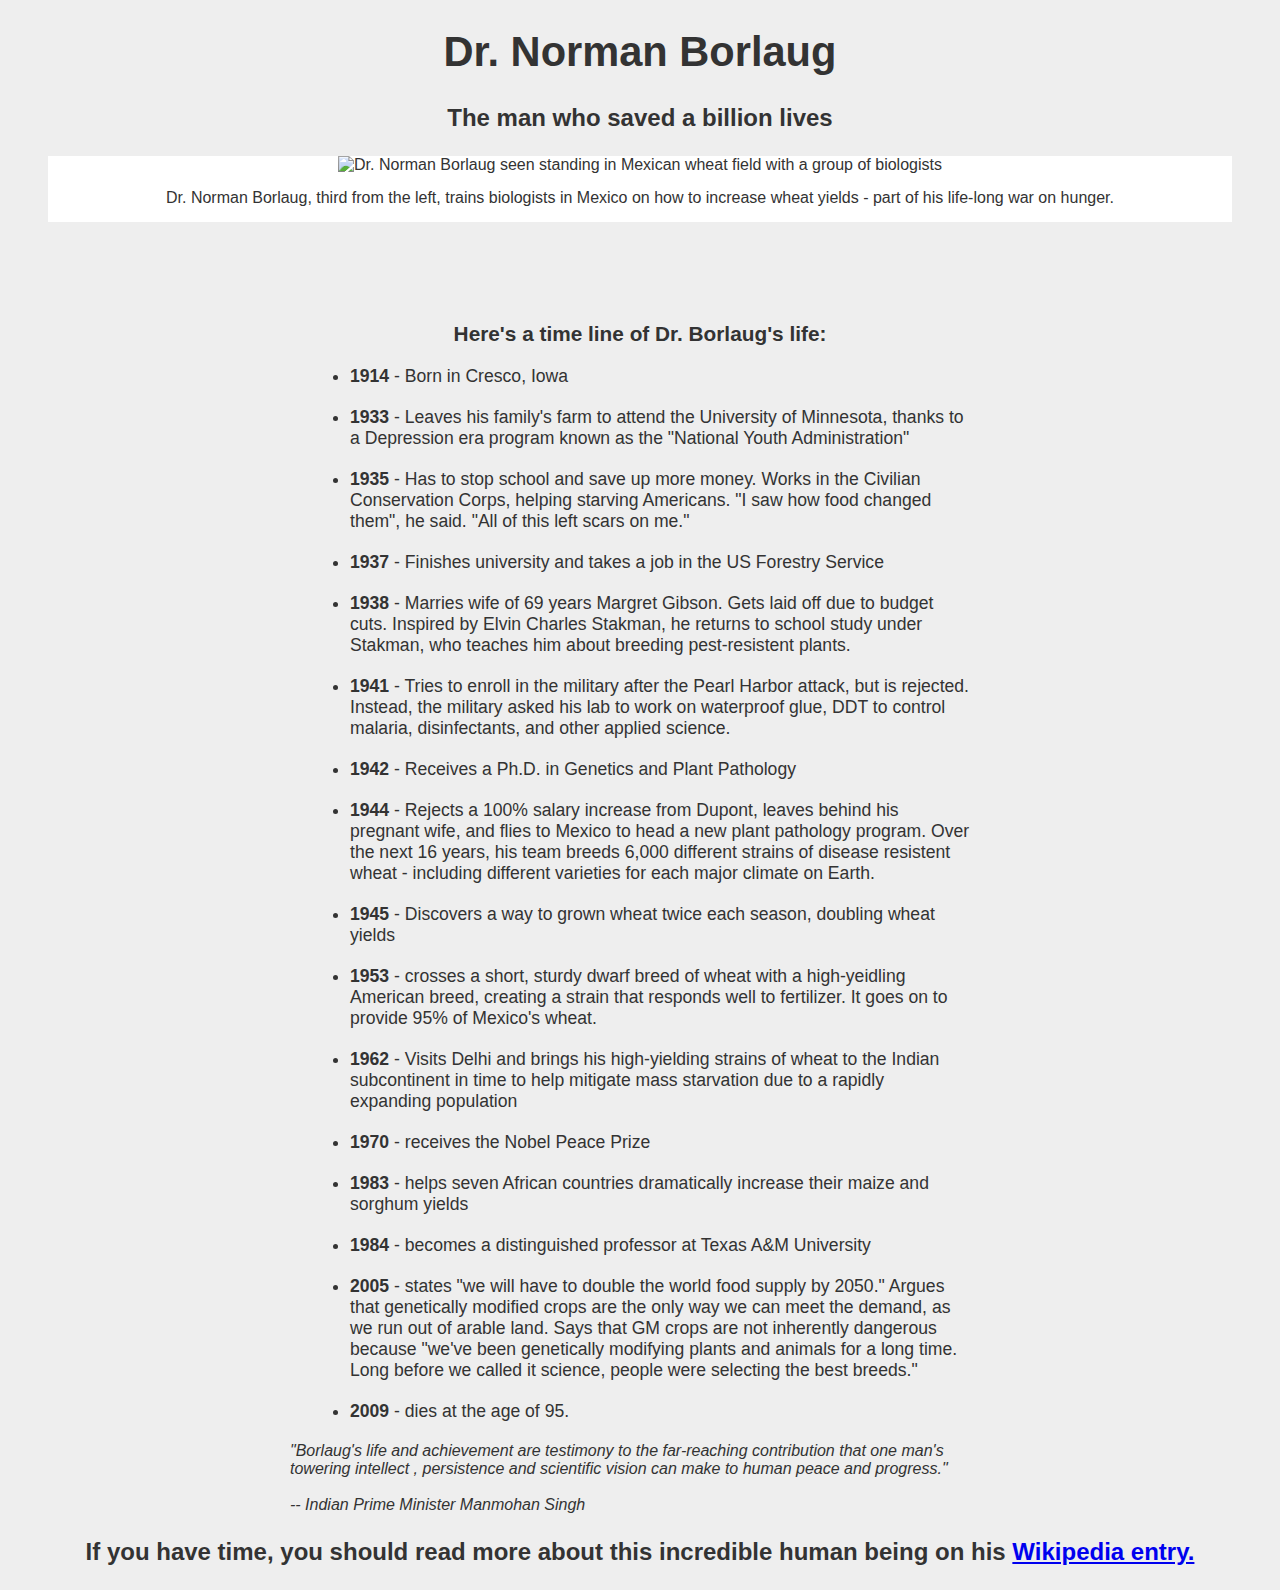
==== tributePage/index.html @ 5105c886 "Added a tribute page" ====
<!DOCTYPE html>
<html>
    <head>
        <meta charset="utf-8">
        <meta http-equiv="X-UA-Compatible" content="IE=edge">
        <title>Tribute Page</title>
        <meta name="description" content="Doctor, Norman, Borlaug, Tribute">
        <meta name="viewport" content="width=device-width, initial-scale=1">
        <link rel="stylesheet" href="./index.css">
    </head>
    <body>
        <div class="container">
            <header>
                <div class="container">
                    <nav>
                        <h1>Dr. Norman Borlaug</h1>
                        <p>The man who saved a billion lives</p>
                    </nav>
                </div>   
            </header>
            <main>
                <figure>
                    <img id="image" src="https://cdn.freecodecamp.org/testable-projects-fcc/images/tribute-page-main-image.jpg" alt="Dr. Norman Borlaug seen standing in Mexican 
                    wheat field with a group of biologists">
                    <figcaption>Dr. Norman Borlaug, third from the left, trains 
                        biologists in Mexico on how to increase wheat yields - 
                        part of his life-long war on hunger.</figcaption>
                </figure>
                <div class="timeline">
                    <div class="container">
                        <h2><b>Here's a time line of Dr. Borlaug's life:</b></h2>
                        <ul>
                            <li><b>1914</b> - Born in Cresco, Iowa</li>
                            <li><b>1933</b> - Leaves his family's farm to attend the University of Minnesota, 
                                thanks to a Depression era program known as the "National Youth Administration"</li>
                            <li><b>1935</b> - Has to stop school and save up more money. Works in the Civilian Conservation 
                                Corps, helping starving Americans. "I saw how food changed them", he said. 
                                "All of this left scars on me."</li>
                            <li><b>1937</b> - Finishes university and takes a job in the US Forestry Service</li>
                            <li><b>1938</b> - Marries wife of 69 years Margret Gibson. Gets laid off due to budget cuts. 
                                Inspired by Elvin Charles Stakman, he returns to school study under Stakman, who teaches
                                him about breeding pest-resistent plants.</li>
                            <li><b>1941</b> - Tries to enroll in the military after the Pearl Harbor attack, but is rejected. 
                                Instead, the military asked his lab to work on waterproof glue, DDT to control malaria, 
                                disinfectants, and other applied science.</li>
                            <li><b>1942</b> - Receives a Ph.D. in Genetics and Plant Pathology</li>
                            <li><b>1944</b> - Rejects a 100% salary increase from Dupont, leaves behind his pregnant wife, 
                                and flies to Mexico to head a new plant pathology program. Over the next 16 years, his team 
                                breeds 6,000 different strains of disease resistent wheat - including different varieties 
                                for each major climate on Earth.</li>
                            <li><b>1945</b> - Discovers a way to grown wheat twice each season, doubling wheat yields</li>
                            <li><b>1953</b> - crosses a short, sturdy dwarf breed of wheat with a high-yeidling 
                                American breed, creating a strain that responds well to fertilizer. It goes on to 
                                provide 95% of Mexico's wheat.</li>
                            <li><b>1962</b> - Visits Delhi and brings his high-yielding strains of wheat to the Indian 
                                subcontinent in time to help mitigate mass starvation due to a rapidly expanding population</li>
                            <li><b>1970</b> - receives the Nobel Peace Prize</li>
                            <li><b>1983</b> - helps seven African countries dramatically increase their maize and sorghum yields</li>
                            <li><b>1984</b> - becomes a distinguished professor at Texas A&M University</li>
                            <li><b>2005</b> - states "we will have to double the world food supply by 2050." Argues that 
                                genetically modified crops are the only way we can meet the demand, as we run out of 
                                arable land. Says that GM crops are not inherently dangerous because "we've been genetically
                                modifying plants and animals for a long time. Long before we called it science, people were
                                selecting the best breeds."</li>
                            <li><b>2009</b> - dies at the age of 95.</li>
                        </ul>
                        <i>"Borlaug's life and achievement are testimony to the far-reaching contribution that one man's towering intellect
                            , persistence and scientific vision can make to human peace and progress."
                            <br><br>
                            -- Indian Prime Minister Manmohan Singh
                        </i>

                    </div>
                </div>
           
                
            </main>
            <p>If you have time, you should read more about this incredible human being on his <a href="https://en.wikipedia.org/wiki/Norman_Borlaug"> Wikipedia entry.</a></p>
        </div>
    </body>
</html>
---- tributePage/index.css ----
*{
    box-sizing: border-box;
    font-family: -apple-system, BlinkMacSystemFont, 'Segoe UI', 'Roboto', 'Helvetica Neue', Arial, sans-serif;
}

body{
    background-color: #eee;
    color: #333;
}
.container{
    margin: 0;
}
.container nav{
    text-align: center;
}
.container nav h1{
    font-size: 2.6rem;
}
figure{
    background-color: white;
    text-align: center;
}
figure figcaption{
    padding: 15px;
}


.timeline .container{
    width: 700px;
    margin: auto;
}

.timeline .container h2{
    margin-top: 100px;
    font-size: 1.3rem;
    text-align: center;
}

.timeline .container ul{
    flex-direction: column;
    justify-content: space-evenly;
}

.timeline .container ul li{
    margin: 20px;
    font-size: 1.1rem;
}

p{
    font-size: 1.5rem;
    font-weight: bolder;
    text-align: center;
}
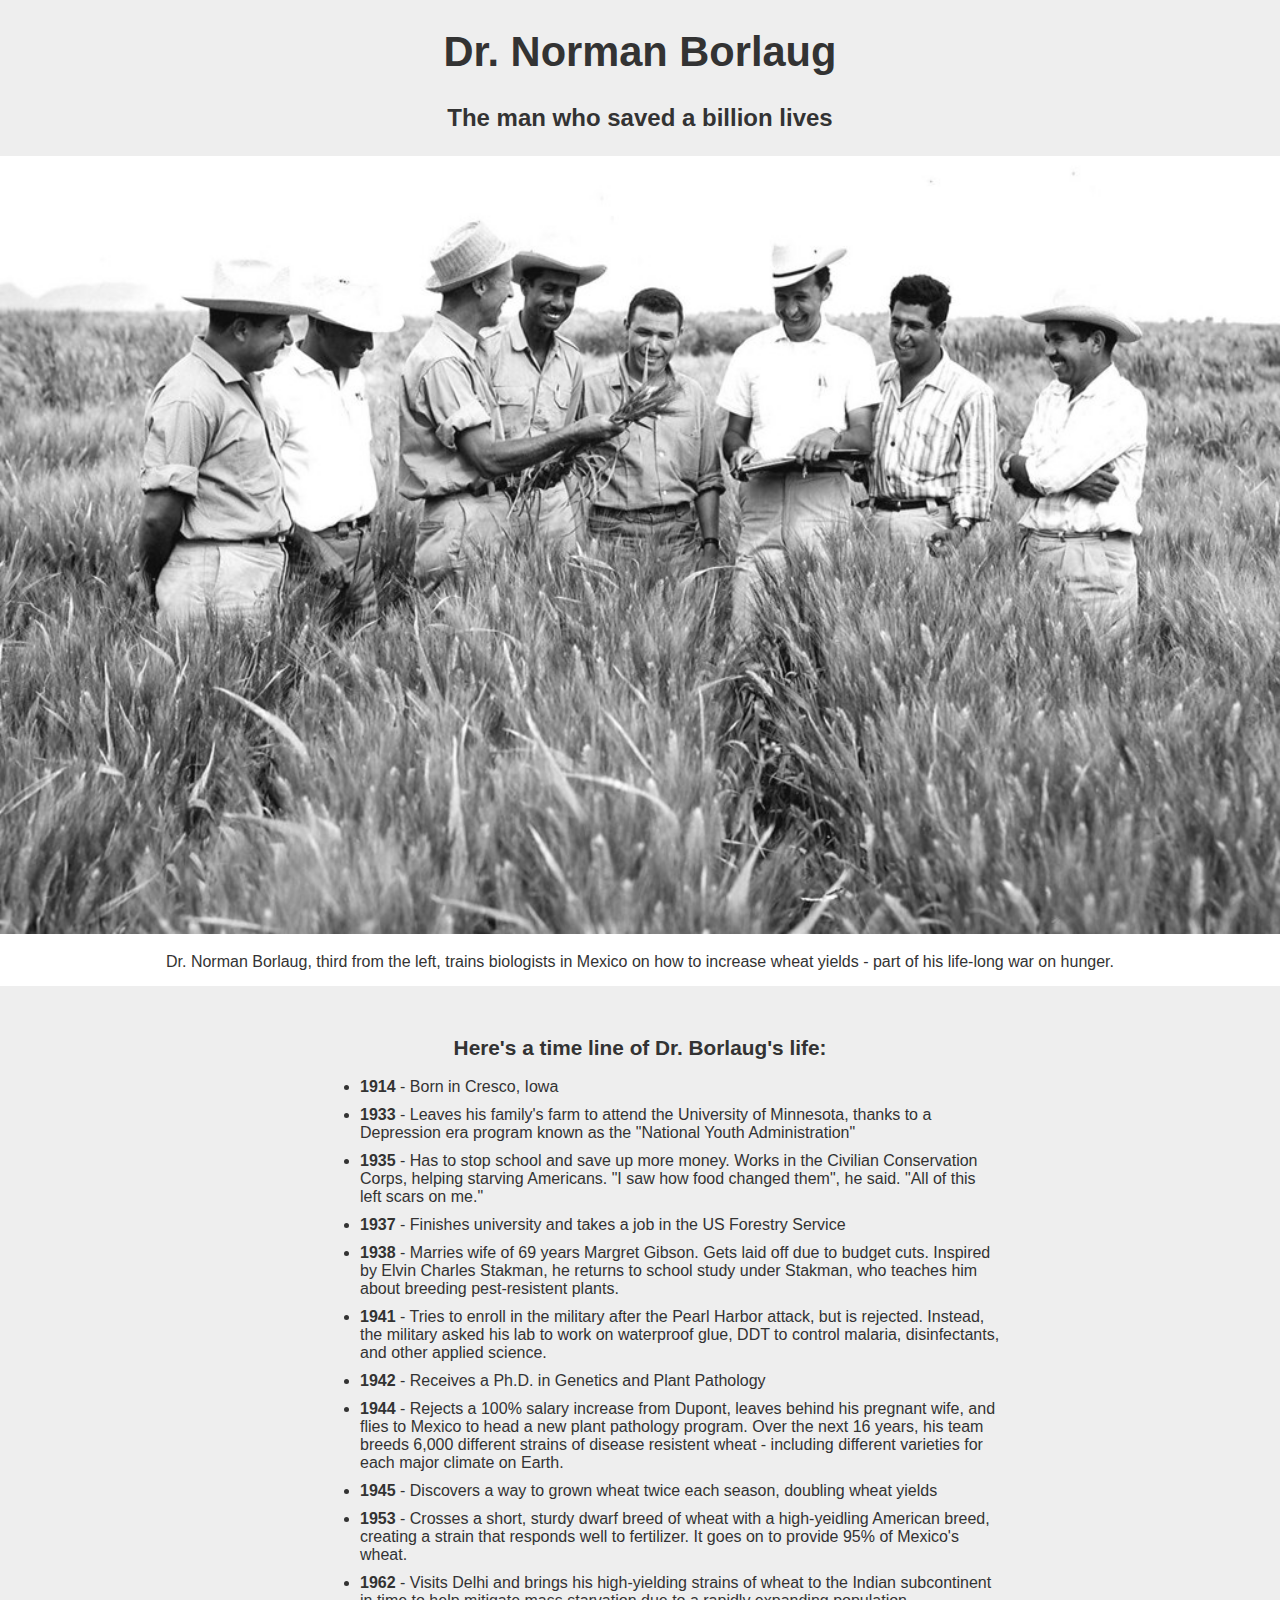
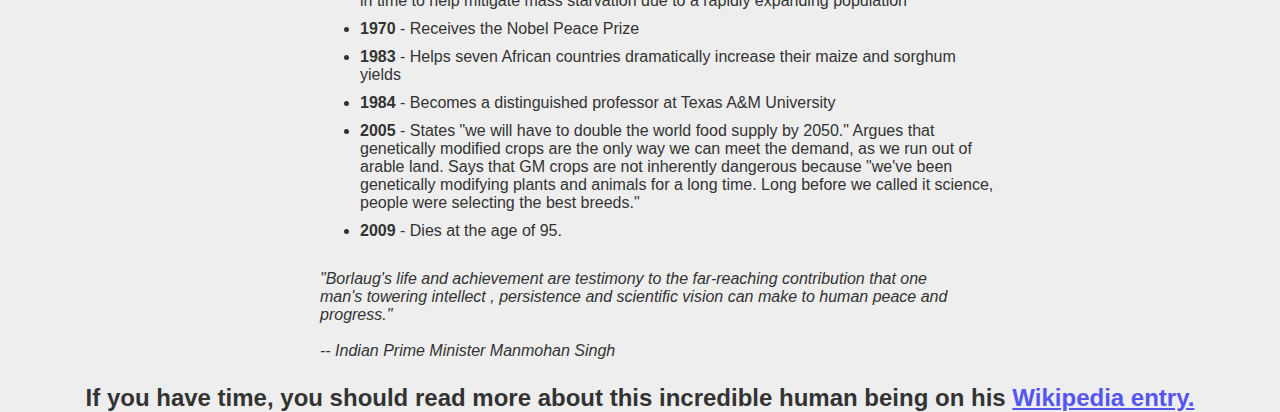
==== commit 0d526e27: "Fixed its responsiveness" ====
--- a/tributePage/index.html
+++ b/tributePage/index.html
@@ -20,7 +20,7 @@
             </header>
             <main>
                 <figure>
-                    <img id="image" src="https://cdn.freecodecamp.org/testable-projects-fcc/images/tribute-page-main-image.jpg" alt="Dr. Norman Borlaug seen standing in Mexican 
+                    <img id="image" src="./tribute-page-main-image.jpg" alt="Dr. Norman Borlaug seen standing in Mexican 
                     wheat field with a group of biologists">
                     <figcaption>Dr. Norman Borlaug, third from the left, trains 
                         biologists in Mexico on how to increase wheat yields - 
@@ -49,20 +49,20 @@
                                 breeds 6,000 different strains of disease resistent wheat - including different varieties 
                                 for each major climate on Earth.</li>
                             <li><b>1945</b> - Discovers a way to grown wheat twice each season, doubling wheat yields</li>
-                            <li><b>1953</b> - crosses a short, sturdy dwarf breed of wheat with a high-yeidling 
+                            <li><b>1953</b> - Crosses a short, sturdy dwarf breed of wheat with a high-yeidling 
                                 American breed, creating a strain that responds well to fertilizer. It goes on to 
                                 provide 95% of Mexico's wheat.</li>
                             <li><b>1962</b> - Visits Delhi and brings his high-yielding strains of wheat to the Indian 
                                 subcontinent in time to help mitigate mass starvation due to a rapidly expanding population</li>
-                            <li><b>1970</b> - receives the Nobel Peace Prize</li>
-                            <li><b>1983</b> - helps seven African countries dramatically increase their maize and sorghum yields</li>
-                            <li><b>1984</b> - becomes a distinguished professor at Texas A&M University</li>
-                            <li><b>2005</b> - states "we will have to double the world food supply by 2050." Argues that 
+                            <li><b>1970</b> - Receives the Nobel Peace Prize</li>
+                            <li><b>1983</b> - Helps seven African countries dramatically increase their maize and sorghum yields</li>
+                            <li><b>1984</b> - Becomes a distinguished professor at Texas A&M University</li>
+                            <li><b>2005</b> - States "we will have to double the world food supply by 2050." Argues that 
                                 genetically modified crops are the only way we can meet the demand, as we run out of 
                                 arable land. Says that GM crops are not inherently dangerous because "we've been genetically
                                 modifying plants and animals for a long time. Long before we called it science, people were
                                 selecting the best breeds."</li>
-                            <li><b>2009</b> - dies at the age of 95.</li>
+                            <li><b>2009</b> - Dies at the age of 95.</li>
                         </ul>
                         <i>"Borlaug's life and achievement are testimony to the far-reaching contribution that one man's towering intellect
                             , persistence and scientific vision can make to human peace and progress."
--- a/tributePage/index.css
+++ b/tributePage/index.css
@@ -3,22 +3,38 @@
     font-family: -apple-system, BlinkMacSystemFont, 'Segoe UI', 'Roboto', 'Helvetica Neue', Arial, sans-serif;
 }
 
+html{
+    width: 100%;
+    height: 100%;
+}
+
 body{
+    width: 100%;
+    height: 100%;
+    margin: 0;
     background-color: #eee;
     color: #333;
 }
-.container{
+body .container{
+    width: 100%;
+    height: 100%;
     margin: 0;
 }
 .container nav{
+    width: 100%;
     text-align: center;
 }
 .container nav h1{
     font-size: 2.6rem;
 }
 figure{
+    width: 100%;
+    margin: 0%;
     background-color: white;
     text-align: center;
+}
+figure img{
+    width: 100vw;
 }
 figure figcaption{
     padding: 15px;
@@ -26,28 +42,59 @@
 
 
 .timeline .container{
-    width: 700px;
+    width: 50vw;
     margin: auto;
 }
 
 .timeline .container h2{
-    margin-top: 100px;
-    font-size: 1.3rem;
+    margin-top: 50px;
+    font-size: 1.3em;
     text-align: center;
 }
 
 .timeline .container ul{
-    flex-direction: column;
-    justify-content: space-evenly;
+    display: grid;
+    grid-template-rows: repeat(16, auto);
+    grid-gap: 10px;
+    margin: 0 0 30px 0;
+    
 }
 
 .timeline .container ul li{
-    margin: 20px;
-    font-size: 1.1rem;
+    width: 50vw;
 }
+
 
 p{
     font-size: 1.5rem;
     font-weight: bolder;
     text-align: center;
+}
+
+p a{
+    text-decoration: underline;
+    color: rgb(85, 85, 240);
+}
+
+@media screen and (max-width: 700px) {
+    body{
+        font-size: 3vw;
+    }
+
+    .container nav h1{
+        font-size: 5vw;
+    }
+
+    .container nav p{
+        font-size: 3.5vw;
+    }
+
+    .timeline .container h2{
+        font-size: 3.5vw;
+    }
+
+    .container > p{
+        font-size: 3vw;
+    }
+    
 }